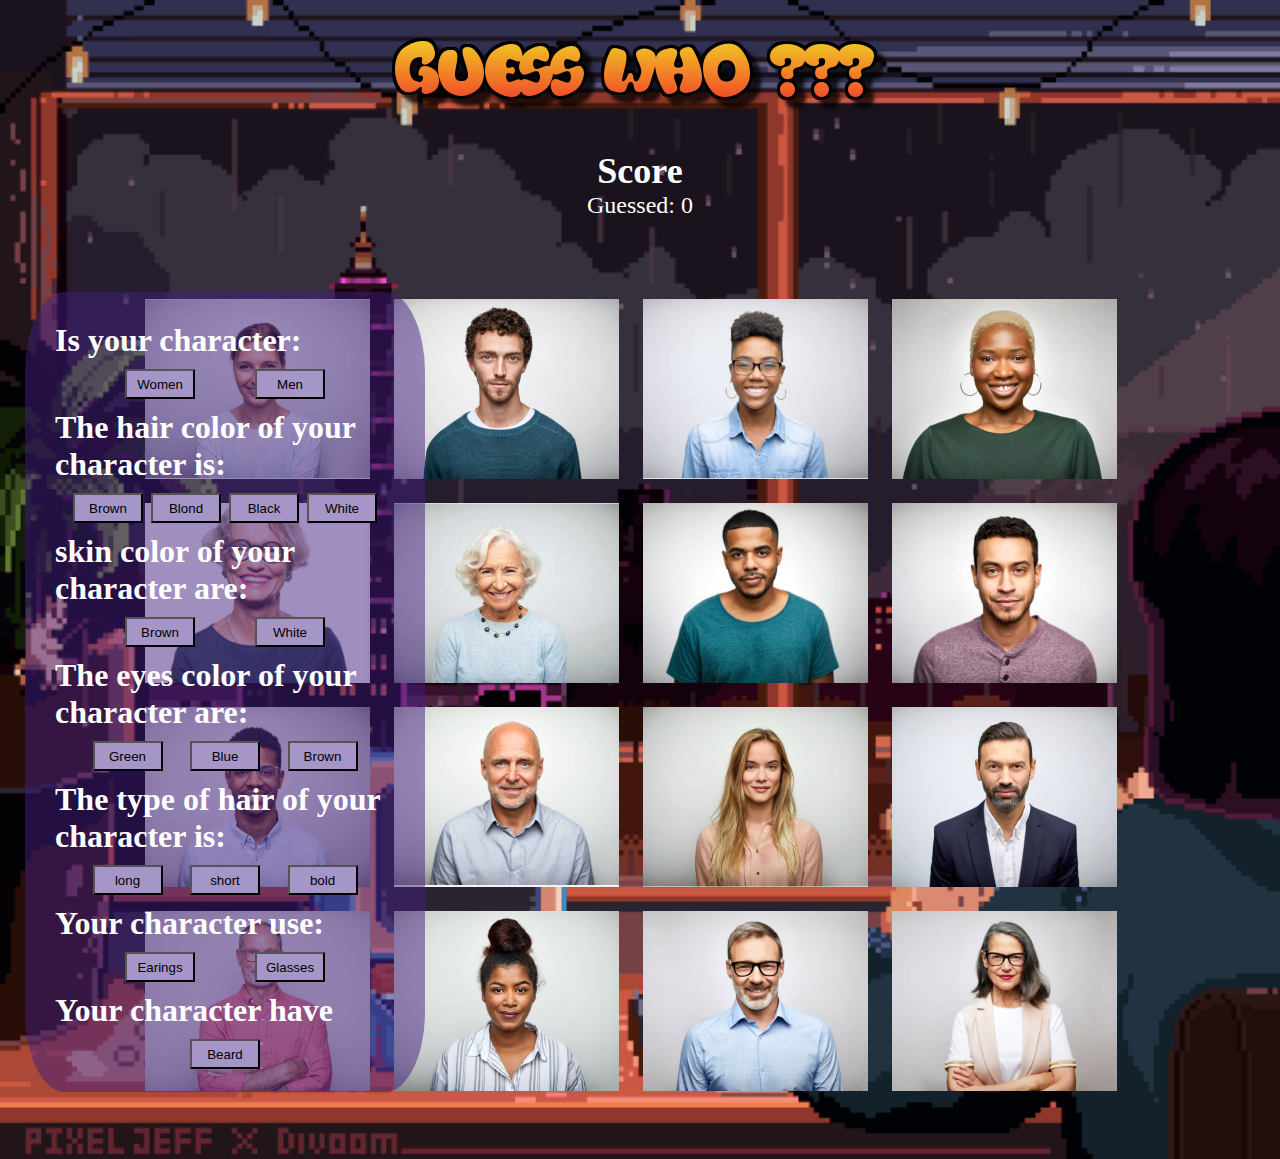
==== index.html @ ee44c9ee "corrections 4" ====
<!DOCTYPE html>
<html lang="en">
  <head>
    <meta charset="UTF-8" />
    <meta http-equiv="X-UA-Compatible" content="IE=edge" />
    <meta name="viewport" content="width=device-width, initial-scale=1.0" />
    <link rel="stylesheet" href="./style/style.css" />
    <script type="module" src="./Javascript/app.js"></script>
    <title>Document</title>
  </head>
  <body>
    <div id="wrap">
      <div id="title">
        <img src="./img/cooltext394588081889564.png" alt="title" />
      </div>
      <div id="score">
        <h2>Score</h2>
        <p>Guessed: <span>0</span></p>
      </div>
      <div id="board"></div>
      <aside id="mysterius">
        <img src="./img/Capture d’écran 2021-10-04 à 16.37.26.png" alt="" />
      </aside>
      <div id="question-board">
        <div class="question">
          <h1>Is your character:</h1>
          <div class="buttons">
            <button data-search-type="genre" data-search-value="women">
              Women
            </button>
            <button data-search-type="genre" data-search-value="male">
              Men
            </button>
          </div>
        </div>
        <div class="question">
          <h1>The hair color of your character is:</h1>
          <div class="buttons">
            <button data-search-type="hairColor" data-search-value="brown">
              Brown
            </button>
            <button data-search-type="hairColor" data-search-value="blond">
              Blond
            </button>
            <button data-search-type="hairColor" data-search-value="black">
              Black
            </button>
            <button data-search-type="hairColor" data-search-value="white">
              White
            </button>
          </div>
        </div>
        <div class="question">
          <h1>skin color of your character are:</h1>
          <div class="buttons">
            <button data-search-type="colorSkin" data-search-value="brown">
              Brown
            </button>
            <button data-search-type="colorSkin" data-search-value="white">
              White
            </button>
          </div>
        </div>
        <div class="question">
          <h1>The eyes color of your character are:</h1>
          <div class="buttons">
            <button data-search-type="colorEyes" data-search-value="green">
              Green
            </button>
            <button data-search-type="colorEyes" data-search-value="blue">
              Blue
            </button>
            <button data-search-type="colorEyes" data-search-value="brown">
              Brown
            </button>
          </div>
        </div>
        <div class="question">
          <h1>The type of hair of your character is:</h1>
          <div class="buttons">
            <button data-search-type="typeOfHair" data-search-value="long">
              long
            </button>
            <button data-search-type="typeOfHair" data-search-value="short">
              short
            </button>
            <button data-search-type="typeOfHair" data-search-value="bold">
              bold
            </button>
          </div>
        </div>
        <div class="question">
          <h1>Your character use:</h1>
          <div class="buttons">
            <button data-search-type="accesories" class="earings">
              Earings
            </button>
            <button data-search-type="accesories" class="glasses">
              Glasses
            </button>
          </div>
        </div>
        <div class="question">
          <h1>Your character have</h1>
          <div class="buttons">
            <button data-search-type="facialHair" class="beard">Beard</button>
          </div>
        </div>
      </div>
    </div>
  </body>
</html>
---- style/style.css ----
* {
  padding: 0;
  margin: 0;
  box-sizing: border-box;
  background-size: cover;
}

body {
  background-image: url('../img/background.gif');            

}

#board {
  width: 1150px;
  height: 940px;
  padding: 70px;
  margin: 0px auto;
}

#board .photos {
  display: inline-block;
  position: relative;
}

#title {
  display: flex;
  justify-content: center;
  margin: 30px;
}

#score {
  display: flex;
  flex-direction: column;
  align-items: center;
  margin-top: 0px;
  font-size: 1.5em;
  color: white;
}

#board .photos {
  display: inline-block;
  position:relative;
}

#board .photos .front {
    width: 225px;
  height: 180px;
  margin: 10px;
  padding: 20px;
  font-size: 64px;
}

#mysterius{
    display: flex;
    justify-content: flex-end;
    align-content: stretch;
    position: relative;
    bottom: 864px;
    right: 50px;
    z-index: -1;
}

#mysterius img{
    width: 300px;
}

#question-board{
    position: absolute;
    top: 267px;
    width: 400px;
    background-color: rgb(66, 29, 125, 0.5);
    margin: 25px;
    color: white;
    border-radius: 10%;
    display: flex;
    flex-direction: column;
    padding: 30px;
    justify-content: space-between;
    height: 800px;
}

#question-board .buttons {
  padding: 10px;
  display: flex;
  justify-content: space-evenly;
}


#question-board .buttons button{
  background-color: #a696c7;
  width: 70px;
  height: 30px;

}
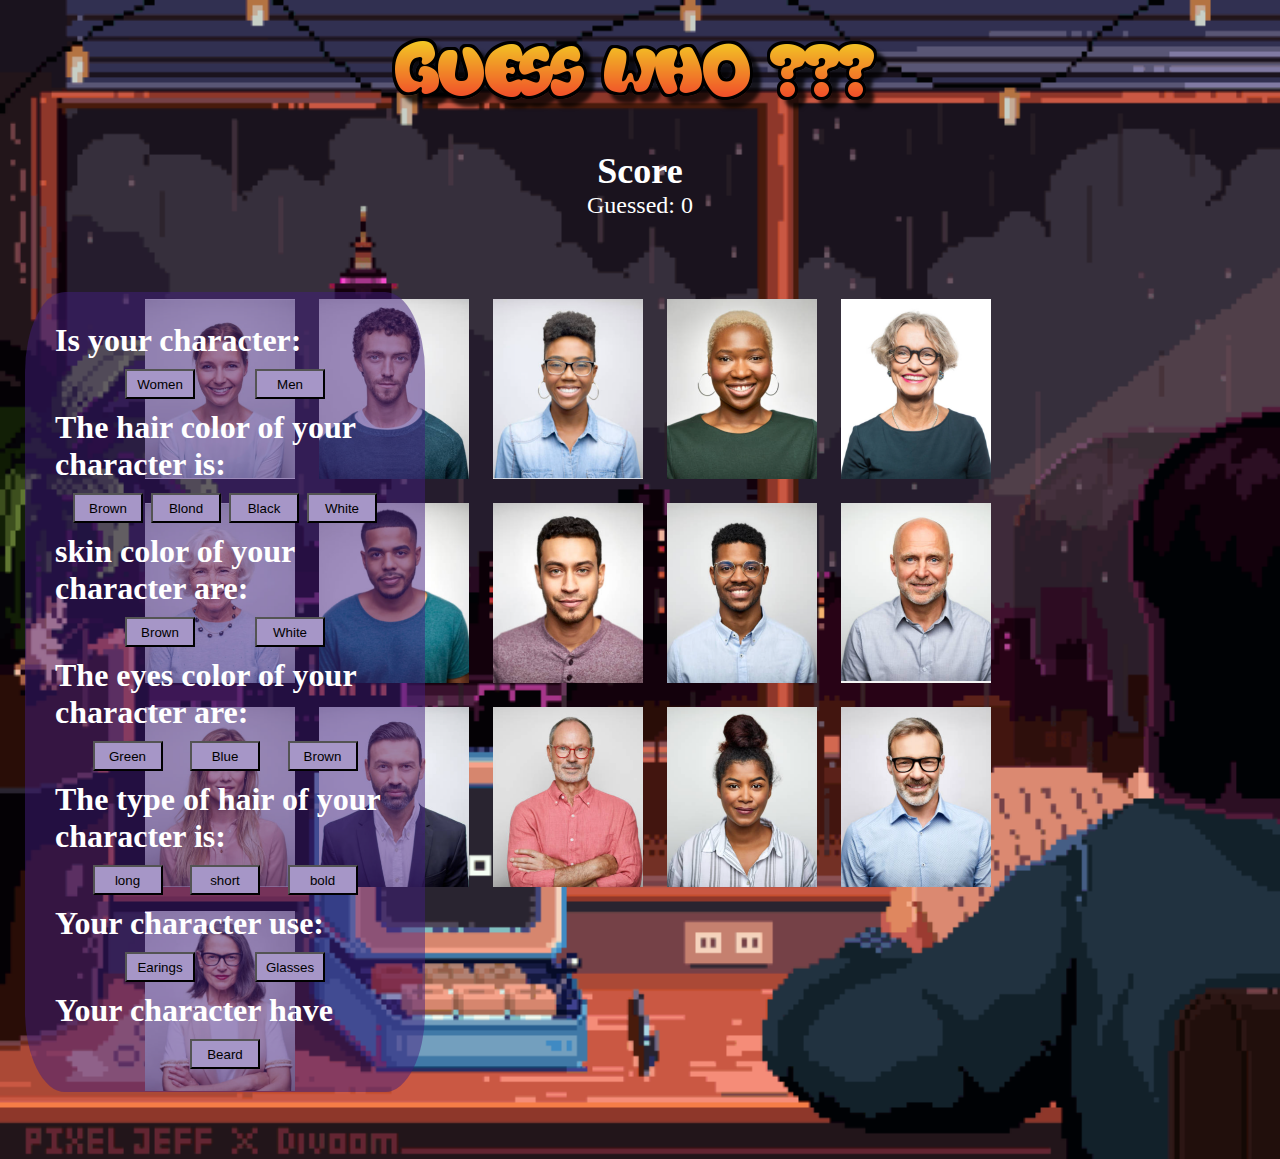
==== commit 0eb92be1: "corrections de taille des images" ====
--- a/index.html
+++ b/index.html
@@ -9,104 +9,69 @@
     <title>Document</title>
   </head>
   <body>
-    <div id="wrap">
-      <div id="title">
-        <img src="./img/cooltext394588081889564.png" alt="title" />
+    <div id="title">
+      <img src="/img/cooltext394588081889564.png" alt="title" />
+    </div>
+    <div id="score">
+      <h2>Score</h2>
+      <p>Guessed: <span>0</span></p>
+    </div>
+    <div class="#test">
+      <div id="board"></div>
+    <div id="question-board">
+      <div class="question">
+        <h1>Is your character:</h1>
+        <div class="buttons">
+          <button data-search-type="genre" data-search-value="women">Women</button>
+          <button data-search-type="genre" data-search-value="male">Men</button>
+        </div>
       </div>
-      <div id="score">
-        <h2>Score</h2>
-        <p>Guessed: <span>0</span></p>
+      <div class="question">
+        <h1>The hair color of your character is:</h1>
+        <div class="buttons">
+          <button data-search-type="hairColor" data-search-value="brown">Brown</button>
+          <button data-search-type="hairColor" data-search-value="blond">Blond</button>
+          <button data-search-type="hairColor" data-search-value="black">Black</button>
+          <button data-search-type="hairColor" data-search-value="white">White</button>
+        </div>
       </div>
-      <div id="board"></div>
-      <aside id="mysterius">
-        <img src="./img/Capture d’écran 2021-10-04 à 16.37.26.png" alt="" />
-      </aside>
-      <div id="question-board">
-        <div class="question">
-          <h1>Is your character:</h1>
-          <div class="buttons">
-            <button data-search-type="genre" data-search-value="women">
-              Women
-            </button>
-            <button data-search-type="genre" data-search-value="male">
-              Men
-            </button>
-          </div>
+      <div class="question" >
+        <h1> skin color of  your character are:</h1>
+        <div class="buttons">
+          <button data-search-type="colorSkin" data-search-value="brown">Brown</button>
+          <button data-search-type="colorSkin" data-search-value="white">White</button>
         </div>
-        <div class="question">
-          <h1>The hair color of your character is:</h1>
-          <div class="buttons">
-            <button data-search-type="hairColor" data-search-value="brown">
-              Brown
-            </button>
-            <button data-search-type="hairColor" data-search-value="blond">
-              Blond
-            </button>
-            <button data-search-type="hairColor" data-search-value="black">
-              Black
-            </button>
-            <button data-search-type="hairColor" data-search-value="white">
-              White
-            </button>
-          </div>
+      </div>
+      <div class="question" >
+        <h1>The eyes color of your character are:</h1>
+        <div class="buttons">
+          <button data-search-type="colorEyes" data-search-value="green">Green</button>
+          <button data-search-type="colorEyes" data-search-value="blue">Blue</button>
+          <button data-search-type="colorEyes" data-search-value="brown">Brown</button>
         </div>
-        <div class="question">
-          <h1>skin color of your character are:</h1>
-          <div class="buttons">
-            <button data-search-type="colorSkin" data-search-value="brown">
-              Brown
-            </button>
-            <button data-search-type="colorSkin" data-search-value="white">
-              White
-            </button>
-          </div>
+      </div>
+      <div class="question" >
+        <h1>The type of hair of your character is:</h1>
+        <div class="buttons">
+          <button data-search-type="typeOfHair" data-search-value="long">long</button>
+          <button data-search-type="typeOfHair" data-search-value="short">short</button>
+          <button data-search-type="typeOfHair" data-search-value="bold">bold</button>
         </div>
-        <div class="question">
-          <h1>The eyes color of your character are:</h1>
-          <div class="buttons">
-            <button data-search-type="colorEyes" data-search-value="green">
-              Green
-            </button>
-            <button data-search-type="colorEyes" data-search-value="blue">
-              Blue
-            </button>
-            <button data-search-type="colorEyes" data-search-value="brown">
-              Brown
-            </button>
-          </div>
+      </div>
+      <div class="question" >
+        <h1>Your character use:</h1>
+        <div class="buttons">
+          <button data-search-type="accesories" class="earings">Earings</button>
+          <button data-search-type="accesories" class="glasses">Glasses</button>
         </div>
-        <div class="question">
-          <h1>The type of hair of your character is:</h1>
-          <div class="buttons">
-            <button data-search-type="typeOfHair" data-search-value="long">
-              long
-            </button>
-            <button data-search-type="typeOfHair" data-search-value="short">
-              short
-            </button>
-            <button data-search-type="typeOfHair" data-search-value="bold">
-              bold
-            </button>
-          </div>
-        </div>
-        <div class="question">
-          <h1>Your character use:</h1>
-          <div class="buttons">
-            <button data-search-type="accesories" class="earings">
-              Earings
-            </button>
-            <button data-search-type="accesories" class="glasses">
-              Glasses
-            </button>
-          </div>
-        </div>
-        <div class="question">
-          <h1>Your character have</h1>
-          <div class="buttons">
-            <button data-search-type="facialHair" class="beard">Beard</button>
-          </div>
+      </div>
+      <div class="question" >
+        <h1>Your character have</h1>
+        <div class="buttons">
+          <button data-search-type="facialHair" class="beard">Beard</button>
         </div>
       </div>
     </div>
+    </div>
   </body>
-</html>
+</html>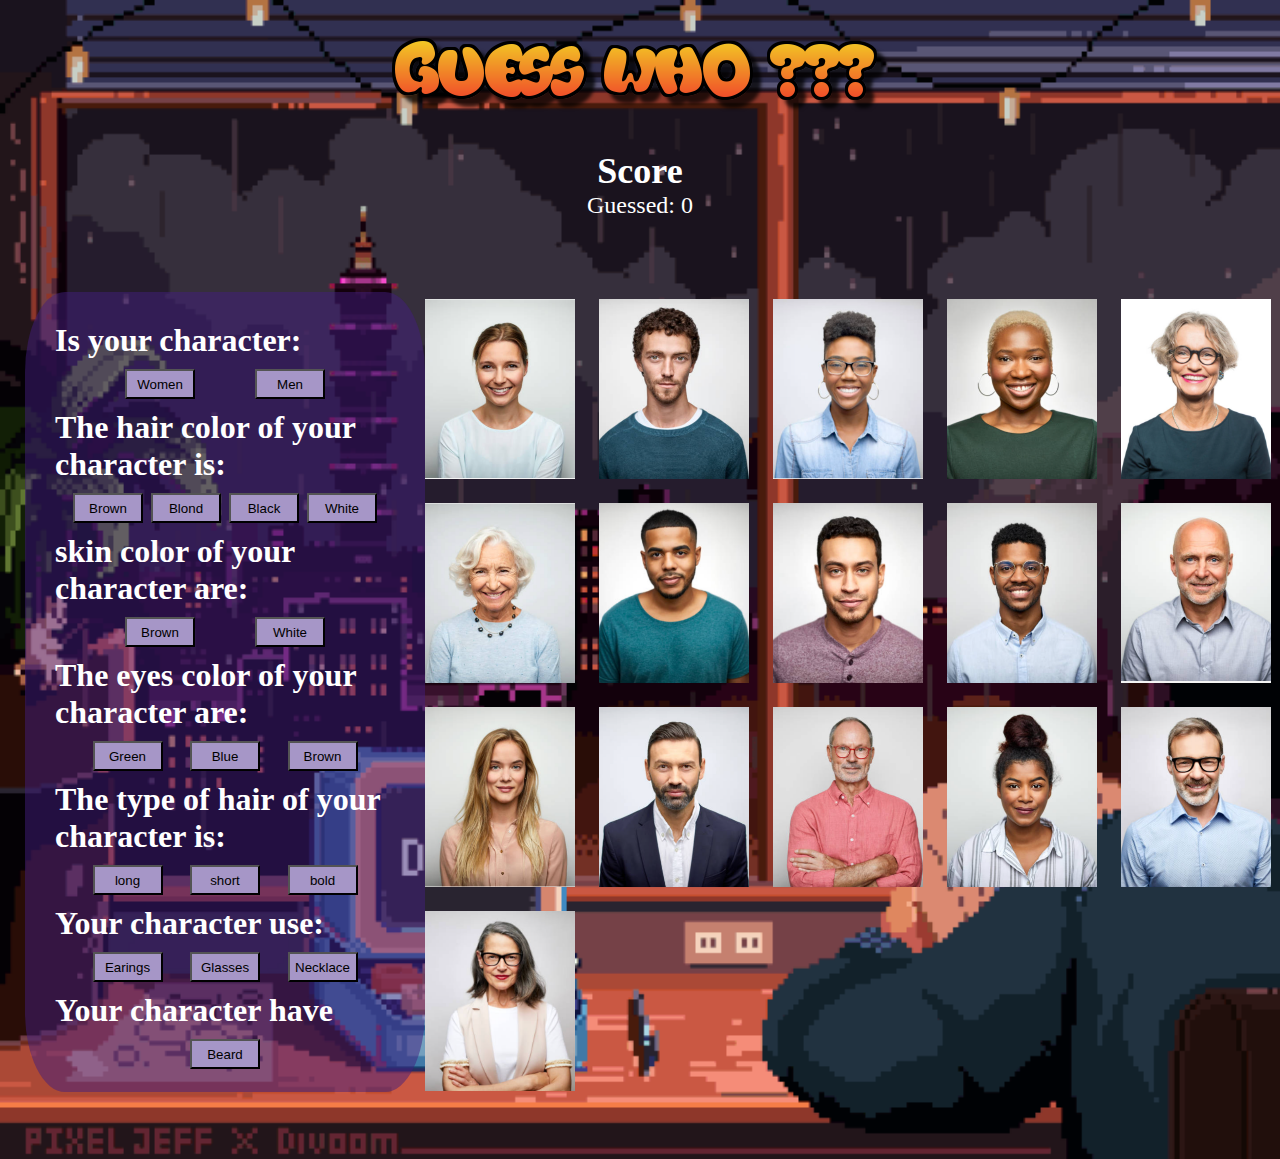
==== commit 56273492: "correction of the screen" ====
--- a/index.html
+++ b/index.html
@@ -63,6 +63,7 @@
         <div class="buttons">
           <button data-search-type="accesories" class="earings">Earings</button>
           <button data-search-type="accesories" class="glasses">Glasses</button>
+          <button data-search-type="accesories" class="necklace">Necklace</button>
         </div>
       </div>
       <div class="question" >
--- a/style/style.css
+++ b/style/style.css
@@ -15,6 +15,8 @@
   height: 940px;
   padding: 70px;
   margin: 0px auto;
+  position: relative;
+  left: 280px;
 }
 
 #board .photos {
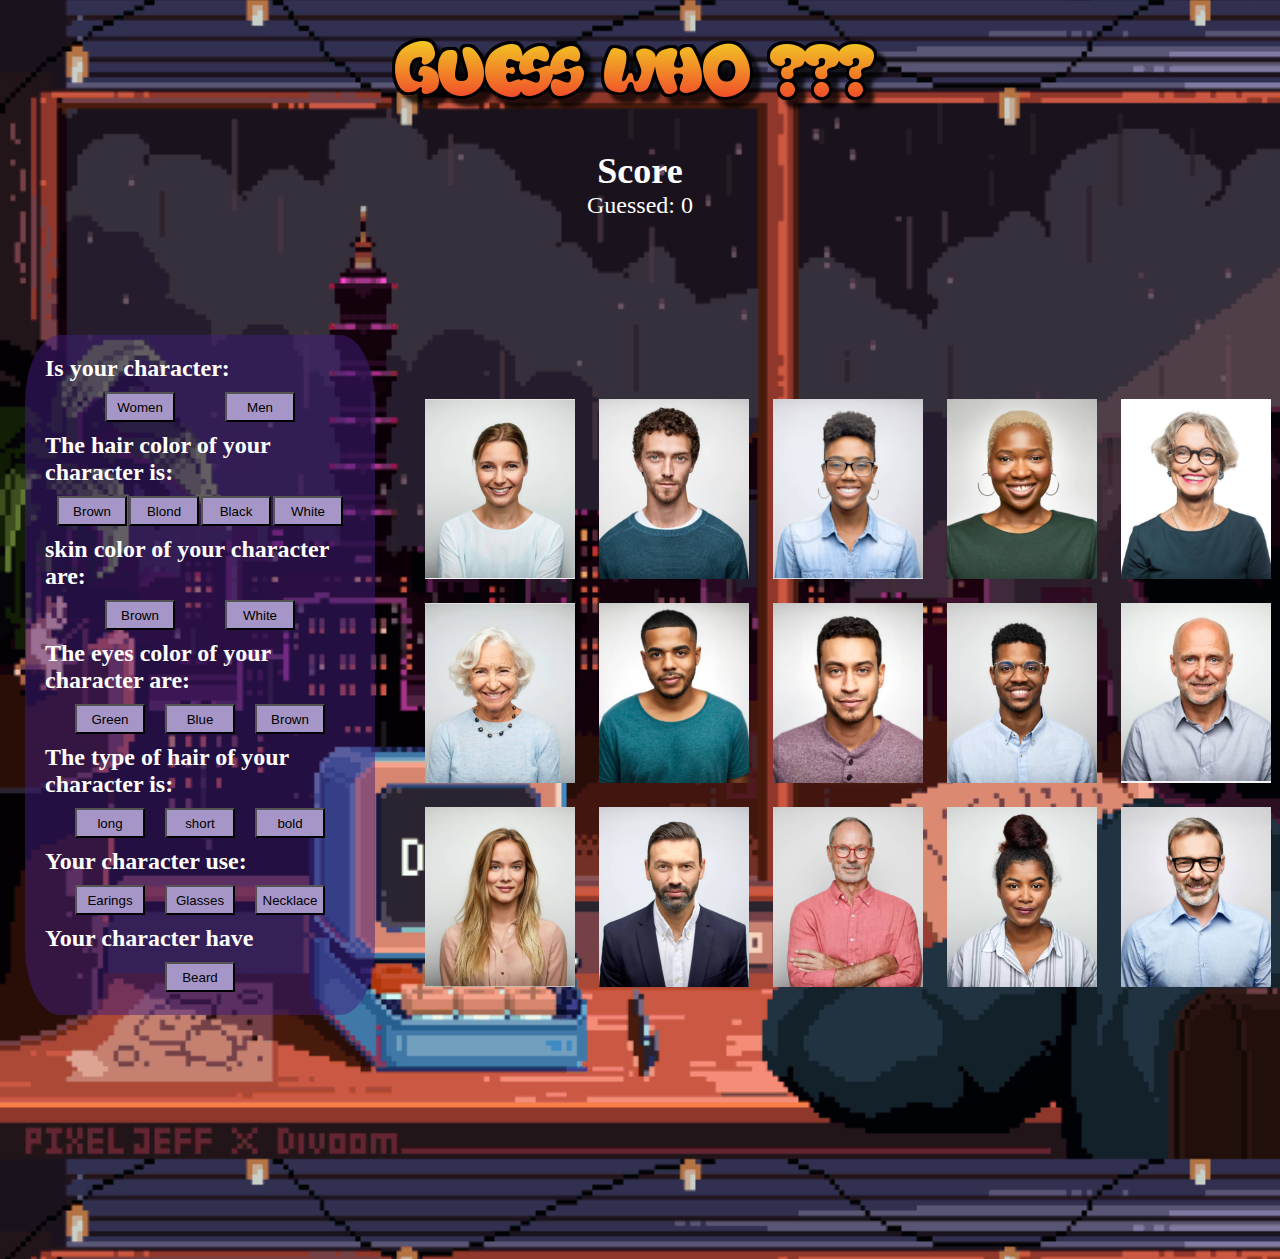
==== commit 9da7de65: "correction of the size of the border question" ====
--- a/index.html
+++ b/index.html
@@ -10,7 +10,7 @@
   </head>
   <body>
     <div id="title">
-      <img src="/img/cooltext394588081889564.png" alt="title" />
+      <img src="./img/cooltext394588081889564.png" alt="title" />
     </div>
     <div id="score">
       <h2>Score</h2>
@@ -20,15 +20,15 @@
       <div id="board"></div>
     <div id="question-board">
       <div class="question">
-        <h1>Is your character:</h1>
+        <h2>Is your character:</h2>
         <div class="buttons">
           <button data-search-type="genre" data-search-value="women">Women</button>
           <button data-search-type="genre" data-search-value="male">Men</button>
         </div>
       </div>
       <div class="question">
-        <h1>The hair color of your character is:</h1>
-        <div class="buttons">
+        <h2>The hair color of your character is:</h2>
+        <div class="buttons ">
           <button data-search-type="hairColor" data-search-value="brown">Brown</button>
           <button data-search-type="hairColor" data-search-value="blond">Blond</button>
           <button data-search-type="hairColor" data-search-value="black">Black</button>
@@ -36,14 +36,14 @@
         </div>
       </div>
       <div class="question" >
-        <h1> skin color of  your character are:</h1>
+        <h2> skin color of  your character are:</h2>
         <div class="buttons">
           <button data-search-type="colorSkin" data-search-value="brown">Brown</button>
           <button data-search-type="colorSkin" data-search-value="white">White</button>
         </div>
       </div>
       <div class="question" >
-        <h1>The eyes color of your character are:</h1>
+        <h2>The eyes color of your character are:</h2>
         <div class="buttons">
           <button data-search-type="colorEyes" data-search-value="green">Green</button>
           <button data-search-type="colorEyes" data-search-value="blue">Blue</button>
@@ -51,7 +51,7 @@
         </div>
       </div>
       <div class="question" >
-        <h1>The type of hair of your character is:</h1>
+        <h2>The type of hair of your character is:</h2>
         <div class="buttons">
           <button data-search-type="typeOfHair" data-search-value="long">long</button>
           <button data-search-type="typeOfHair" data-search-value="short">short</button>
@@ -59,7 +59,7 @@
         </div>
       </div>
       <div class="question" >
-        <h1>Your character use:</h1>
+        <h2>Your character use:</h2>
         <div class="buttons">
           <button data-search-type="accesories" class="earings">Earings</button>
           <button data-search-type="accesories" class="glasses">Glasses</button>
@@ -67,7 +67,7 @@
         </div>
       </div>
       <div class="question" >
-        <h1>Your character have</h1>
+        <h2>Your character have</h2>
         <div class="buttons">
           <button data-search-type="facialHair" class="beard">Beard</button>
         </div>
--- a/style/style.css
+++ b/style/style.css
@@ -17,6 +17,7 @@
   margin: 0px auto;
   position: relative;
   left: 280px;
+  top: 100px;
 }
 
 #board .photos {
@@ -67,18 +68,18 @@
 }
 
 #question-board{
-    position: absolute;
-    top: 267px;
-    width: 400px;
-    background-color: rgb(66, 29, 125, 0.5);
-    margin: 25px;
-    color: white;
-    border-radius: 10%;
-    display: flex;
-    flex-direction: column;
-    padding: 30px;
-    justify-content: space-between;
-    height: 800px;
+  position: absolute;
+  top: 310px;
+  width: 350px;
+  background-color: rgb(66, 29, 125, 0.5);
+  margin: 25px;
+  color: white;
+  border-radius: 10%;
+  display: flex;
+  flex-direction: column;
+  padding: 20px;
+  justify-content: space-between;
+  height: 680px;
 }
 
 #question-board .buttons {
@@ -93,4 +94,5 @@
   width: 70px;
   height: 30px;
 
-}+}
+
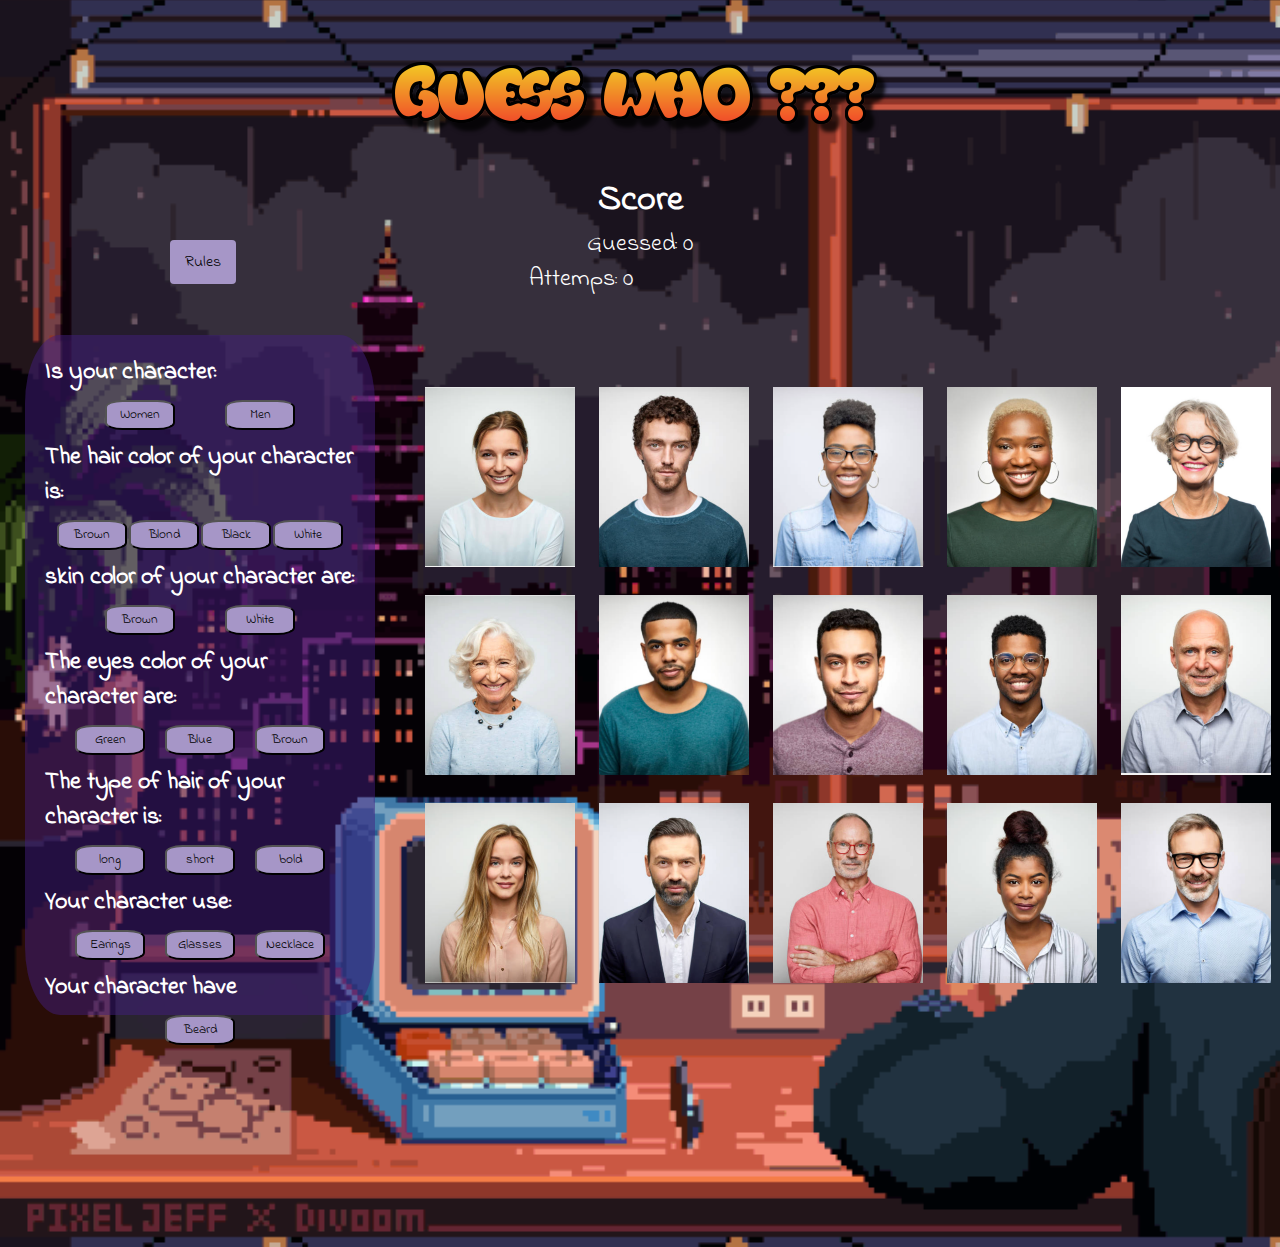
==== commit 4f055feb: "creation of a modula" ====
--- a/index.html
+++ b/index.html
@@ -9,14 +9,33 @@
     <title>Document</title>
   </head>
   <body>
-    <div id="title">
+    <input type="checkbox" id="btn-modal">
+	<label for="btn-modal" class="lbl-modal">Rules</label>
+	<div class="modal">
+		<div class="contenedor">
+			<header>¡Welcome to guess who!</header>
+			<label for="btn-modal">X</label>
+			<div class="contenido">
+				<ol>
+          <li>The computer is going to select a character that you need to guess.</li>
+          <li>You have a board with all the questions that you can ask</li>
+          <li>Every good answer is going to give you 10 points</li>
+          <li>Be careful because you only have 10 questions</li>
+        </ol>
+			</div>
+		</div>
+	</div>
+    <div id="title" >
       <img src="./img/cooltext394588081889564.png" alt="title" />
     </div>
     <div id="score">
       <h2>Score</h2>
       <p>Guessed: <span>0</span></p>
     </div>
-    <div class="#test">
+    <div id="count-clicks">
+      <p>Attemps: <span>0</span></p>
+    </div>
+    <div>
       <div id="board"></div>
     <div id="question-board">
       <div class="question">
@@ -61,15 +80,15 @@
       <div class="question" >
         <h2>Your character use:</h2>
         <div class="buttons">
-          <button data-search-type="accesories" class="earings">Earings</button>
-          <button data-search-type="accesories" class="glasses">Glasses</button>
-          <button data-search-type="accesories" class="necklace">Necklace</button>
+          <button data-search-type="accesories" data-search-value="earings">Earings</button>
+          <button data-search-type="accesories" data-search-value="glasses">Glasses</button>
+          <button data-search-type="accesories" data-search-value="necklace">Necklace</button>
         </div>
       </div>
       <div class="question" >
         <h2>Your character have</h2>
         <div class="buttons">
-          <button data-search-type="facialHair" class="beard">Beard</button>
+          <button data-search-type="facialHair" data-search-value="beard">Beard</button>
         </div>
       </div>
     </div>
--- a/style/style.css
+++ b/style/style.css
@@ -1,13 +1,15 @@
+@import url("https://fonts.googleapis.com/css2?family=Indie+Flower&display=swap");
+
 * {
   padding: 0;
   margin: 0;
   box-sizing: border-box;
   background-size: cover;
+  font-family: "Indie Flower", cursive;
 }
 
 body {
-  background-image: url('../img/background.gif');            
-
+  background-image: url("../img/background.gif");
 }
 
 #board {
@@ -17,7 +19,7 @@
   margin: 0px auto;
   position: relative;
   left: 280px;
-  top: 100px;
+  top: 10px;
 }
 
 #board .photos {
@@ -42,32 +44,32 @@
 
 #board .photos {
   display: inline-block;
-  position:relative;
+  position: relative;
 }
 
 #board .photos .front {
-    width: 225px;
+  width: 225px;
   height: 180px;
   margin: 10px;
   padding: 20px;
   font-size: 64px;
 }
 
-#mysterius{
-    display: flex;
-    justify-content: flex-end;
-    align-content: stretch;
-    position: relative;
-    bottom: 864px;
-    right: 50px;
-    z-index: -1;
+#mysterius {
+  display: flex;
+  justify-content: flex-end;
+  align-content: stretch;
+  position: relative;
+  bottom: 864px;
+  right: 50px;
+  z-index: -1;
 }
 
-#mysterius img{
-    width: 300px;
+#mysterius img {
+  width: 300px;
 }
 
-#question-board{
+#question-board {
   position: absolute;
   top: 310px;
   width: 350px;
@@ -88,11 +90,93 @@
   justify-content: space-evenly;
 }
 
-
-#question-board .buttons button{
+#question-board .buttons button {
   background-color: #a696c7;
   width: 70px;
   height: 30px;
-
+  border-radius: 25%;
 }
 
+#count-clicks {
+  display: flex;
+  position: relative;
+  color: white;
+  justify-content: flex-end;
+  right: 647px;
+  font-size: 1.5em;
+}
+
+/* modal */
+
+.modal {
+  position: fixed;
+  top: 85px;
+  left: 400px;
+  background: rgba(0, 0, 0, 0.5);
+  transition: all 500ms ease;
+  opacity: 0;
+  visibility: hidden;
+}
+#btn-modal:checked ~ .modal {
+  opacity: 1;
+  visibility: visible;
+}
+.contenedor {
+  width: 400px;
+  height: 300px;
+  margin: auto;
+  background: rgb(66, 29, 125, 0.5);
+  box-shadow: 1px 7px 25px rgba(0, 0, 0, 0.6);
+  transition: all 500ms ease;
+  position: relative;
+  transform: translateY(-30%);
+}
+#btn-modal:checked ~ .modal .contenedor {
+  transform: translateY(0%);
+}
+.contenedor header {
+  padding: 10px;
+  background: #eb8546;
+  color: #fff;
+}
+.contenedor label {
+  position: absolute;
+  top: 10px;
+  right: 10px;
+  color: #fff;
+  font-size: 15px;
+  cursor: pointer;
+}
+.contenido {
+  width: 100%;
+  padding: 10px;
+  color: #fff;
+}
+
+.contenido ol{
+  padding-left: 20px;
+}
+
+.contenido li {
+list-style: none;
+padding-top: 20px;
+}
+
+.contenido h3 {
+  margin-bottom: 10px;
+}
+.contenido p {
+  margin-bottom: 7px;
+}
+#btn-modal {
+  display: none;
+}
+.lbl-modal {
+  background: #a696c7;
+  padding: 10px 15px;
+  border-radius: 4px;
+  cursor: pointer;
+  position: relative;
+  left: 170px;
+  top: 250px;
+}
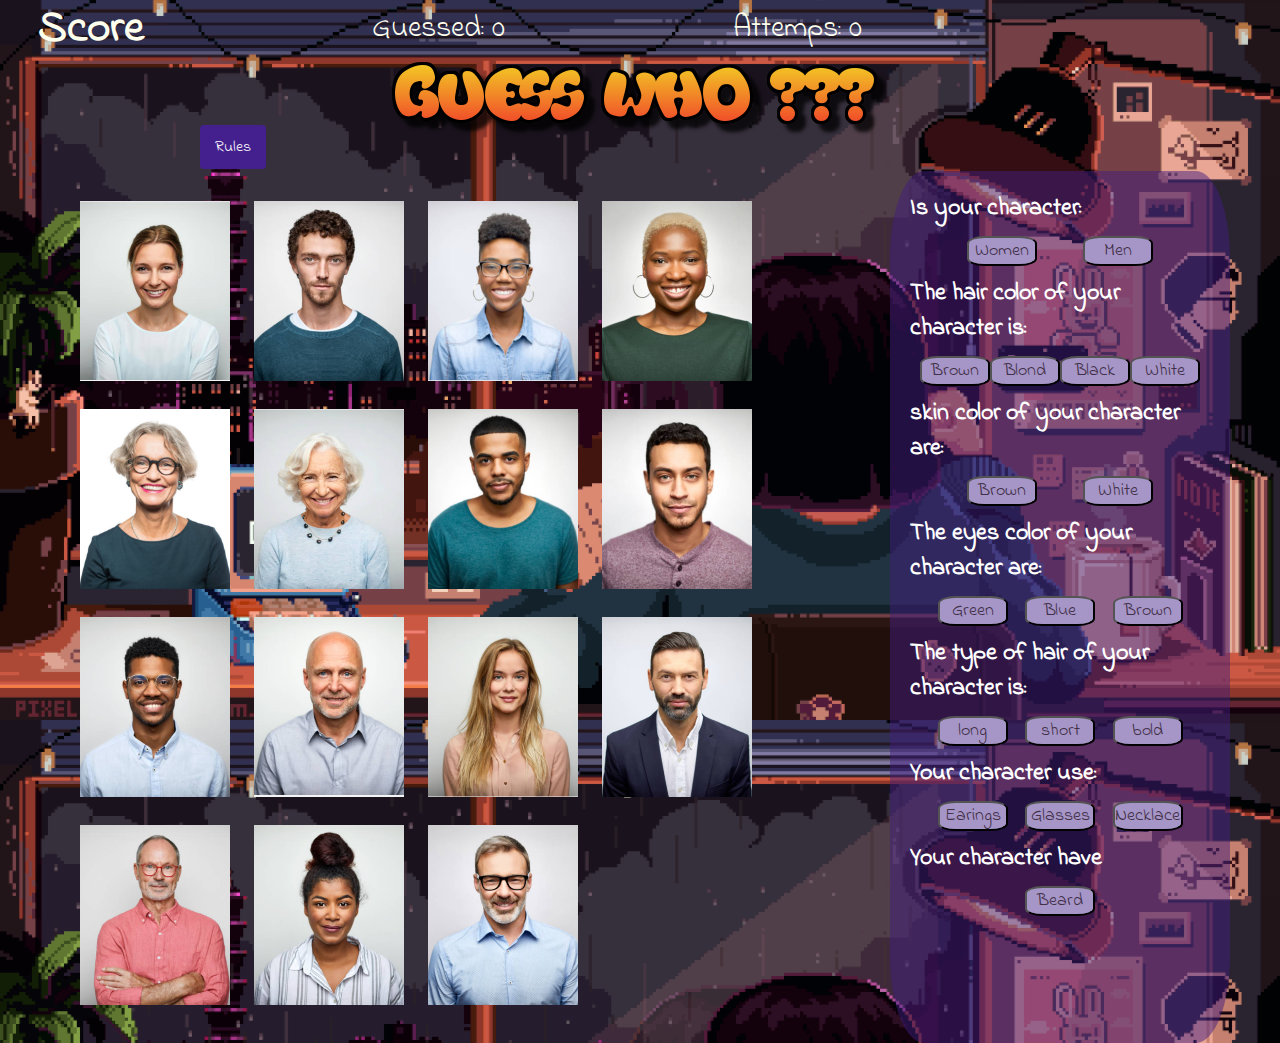
==== commit 8703f428: "change to responsive" ====
--- a/index.html
+++ b/index.html
@@ -9,89 +9,124 @@
     <title>Document</title>
   </head>
   <body>
-    <input type="checkbox" id="btn-modal">
-	<label for="btn-modal" class="lbl-modal">Rules</label>
-	<div class="modal">
-		<div class="contenedor">
-			<header>¡Welcome to guess who!</header>
-			<label for="btn-modal">X</label>
-			<div class="contenido">
-				<ol>
-          <li>The computer is going to select a character that you need to guess.</li>
-          <li>You have a board with all the questions that you can ask</li>
-          <li>Every good answer is going to give you 10 points</li>
-          <li>Be careful because you only have 10 questions</li>
-        </ol>
-			</div>
-		</div>
-	</div>
-    <div id="title" >
+    <input type="checkbox" id="btn-modal" />
+    <label for="btn-modal" class="lbl-modal">Rules</label>
+    <div class="modal">
+      <div class="contenedor">
+        <header>¡Welcome to guess who!</header>
+        <label for="btn-modal">X</label>
+        <div class="contenido">
+          <ol>
+            <li>
+              The computer is going to select a character that you need to
+              guess.
+            </li>
+            <li>You have a board with all the questions that you can ask</li>
+            <li>Every good answer is going to give you 10 points</li>
+            <li>Be careful because you only have 10 questions</li>
+          </ol>
+        </div>
+      </div>
+    </div>
+    <div id="title">
       <img src="./img/cooltext394588081889564.png" alt="title" />
     </div>
-    <div id="score">
+    <div id="score-clicks-box"  >
       <h2>Score</h2>
-      <p>Guessed: <span>0</span></p>
+      <p id="score">Guessed: <span>0</span></p>
+      <p id="count-clicks">Attemps: <span>0</span></p>
     </div>
-    <div id="count-clicks">
-      <p>Attemps: <span>0</span></p>
-    </div>
-    <div>
-      <div id="board"></div>
+    <div id="general-board">
+    <div id="board"></div>
     <div id="question-board">
       <div class="question">
         <h2>Is your character:</h2>
         <div class="buttons">
-          <button data-search-type="genre" data-search-value="women">Women</button>
+          <button data-search-type="genre" data-search-value="women">
+            Women
+          </button>
           <button data-search-type="genre" data-search-value="male">Men</button>
         </div>
       </div>
       <div class="question">
         <h2>The hair color of your character is:</h2>
-        <div class="buttons ">
-          <button data-search-type="hairColor" data-search-value="brown">Brown</button>
-          <button data-search-type="hairColor" data-search-value="blond">Blond</button>
-          <button data-search-type="hairColor" data-search-value="black">Black</button>
-          <button data-search-type="hairColor" data-search-value="white">White</button>
+        <div class="buttons">
+          <button data-search-type="hairColor" data-search-value="brown">
+            Brown
+          </button>
+          <button data-search-type="hairColor" data-search-value="blond">
+            Blond
+          </button>
+          <button data-search-type="hairColor" data-search-value="black">
+            Black
+          </button>
+          <button data-search-type="hairColor" data-search-value="white">
+            White
+          </button>
         </div>
       </div>
-      <div class="question" >
-        <h2> skin color of  your character are:</h2>
+      <div class="question">
+        <h2>skin color of your character are:</h2>
         <div class="buttons">
-          <button data-search-type="colorSkin" data-search-value="brown">Brown</button>
-          <button data-search-type="colorSkin" data-search-value="white">White</button>
+          <button data-search-type="colorSkin" data-search-value="brown">
+            Brown
+          </button>
+          <button data-search-type="colorSkin" data-search-value="white">
+            White
+          </button>
         </div>
       </div>
-      <div class="question" >
+      <div class="question">
         <h2>The eyes color of your character are:</h2>
         <div class="buttons">
-          <button data-search-type="colorEyes" data-search-value="green">Green</button>
-          <button data-search-type="colorEyes" data-search-value="blue">Blue</button>
-          <button data-search-type="colorEyes" data-search-value="brown">Brown</button>
+          <button data-search-type="colorEyes" data-search-value="green">
+            Green
+          </button>
+          <button data-search-type="colorEyes" data-search-value="blue">
+            Blue
+          </button>
+          <button data-search-type="colorEyes" data-search-value="brown">
+            Brown
+          </button>
         </div>
       </div>
-      <div class="question" >
+      <div class="question">
         <h2>The type of hair of your character is:</h2>
         <div class="buttons">
-          <button data-search-type="typeOfHair" data-search-value="long">long</button>
-          <button data-search-type="typeOfHair" data-search-value="short">short</button>
-          <button data-search-type="typeOfHair" data-search-value="bold">bold</button>
+          <button data-search-type="typeOfHair" data-search-value="long">
+            long
+          </button>
+          <button data-search-type="typeOfHair" data-search-value="short">
+            short
+          </button>
+          <button data-search-type="typeOfHair" data-search-value="bold">
+            bold
+          </button>
         </div>
       </div>
-      <div class="question" >
+      <div class="question">
         <h2>Your character use:</h2>
         <div class="buttons">
-          <button data-search-type="accesories" data-search-value="earings">Earings</button>
-          <button data-search-type="accesories" data-search-value="glasses">Glasses</button>
-          <button data-search-type="accesories" data-search-value="necklace">Necklace</button>
+          <button data-search-type="accesories" data-search-value="earings">
+            Earings
+          </button>
+          <button data-search-type="accesories" data-search-value="glasses">
+            Glasses
+          </button>
+          <button data-search-type="accesories" data-search-value="necklace">
+            Necklace
+          </button>
         </div>
       </div>
-      <div class="question" >
+      <div class="question">
         <h2>Your character have</h2>
         <div class="buttons">
-          <button data-search-type="facialHair" data-search-value="beard">Beard</button>
+          <button data-search-type="facialHair" data-search-value="beard">
+            Beard
+          </button>
         </div>
       </div>
     </div>
     </div>
   </body>
-</html>+</html>
--- a/style/style.css
+++ b/style/style.css
@@ -13,13 +13,8 @@
 }
 
 #board {
-  width: 1150px;
-  height: 940px;
-  padding: 70px;
-  margin: 0px auto;
-  position: relative;
-  left: 280px;
-  top: 10px;
+  padding: 20px;
+  margin-left: 50px;
 }
 
 #board .photos {
@@ -33,14 +28,7 @@
   margin: 30px;
 }
 
-#score {
-  display: flex;
-  flex-direction: column;
-  align-items: center;
-  margin-top: 0px;
-  font-size: 1.5em;
-  color: white;
-}
+
 
 #board .photos {
   display: inline-block;
@@ -70,18 +58,25 @@
 }
 
 #question-board {
-  position: absolute;
-  top: 310px;
+  position: relative;
+  /* top: 310px; */
   width: 350px;
   background-color: rgb(66, 29, 125, 0.5);
-  margin: 25px;
+  /* margin: 25px; */
   color: white;
   border-radius: 10%;
   display: flex;
   flex-direction: column;
   padding: 20px;
-  justify-content: space-between;
-  height: 680px;
+  /* justify-content: space-between; */
+  /* height: 750px;*/
+  margin-right: 50px;
+}
+
+#general-board{
+  display: flex;
+    position: absolute;
+    top: 171px;
 }
 
 #question-board .buttons {
@@ -95,15 +90,26 @@
   width: 70px;
   height: 30px;
   border-radius: 25%;
+  color:#422f48;
+  font-size: 18px;
 }
 
-#count-clicks {
+
+
+
+
+#score-clicks-box{
+
   display: flex;
   position: relative;
-  color: white;
-  justify-content: flex-end;
-  right: 647px;
-  font-size: 1.5em;
+  bottom: 178px;
+  color: #FFE;
+  align-items: center;
+  right: 190px;
+  font-size: 30px;
+ 
+  justify-content: space-evenly;
+ 
 }
 
 /* modal */
@@ -112,10 +118,11 @@
   position: fixed;
   top: 85px;
   left: 400px;
-  background: rgba(0, 0, 0, 0.5);
+  background: rgba(0, 0, 0, 0.8);
   transition: all 500ms ease;
   opacity: 0;
   visibility: hidden;
+  z-index: 12;
 }
 #btn-modal:checked ~ .modal {
   opacity: 1;
@@ -130,6 +137,7 @@
   transition: all 500ms ease;
   position: relative;
   transform: translateY(-30%);
+  z-index: 12;
 }
 #btn-modal:checked ~ .modal .contenedor {
   transform: translateY(0%);
@@ -172,11 +180,13 @@
   display: none;
 }
 .lbl-modal {
-  background: #a696c7;
+  background: #44208f;
   padding: 10px 15px;
   border-radius: 4px;
   cursor: pointer;
   position: relative;
-  left: 170px;
-  top: 250px;
+  left: 200px;
+  top: 135px;
+  color:white;
 }
+
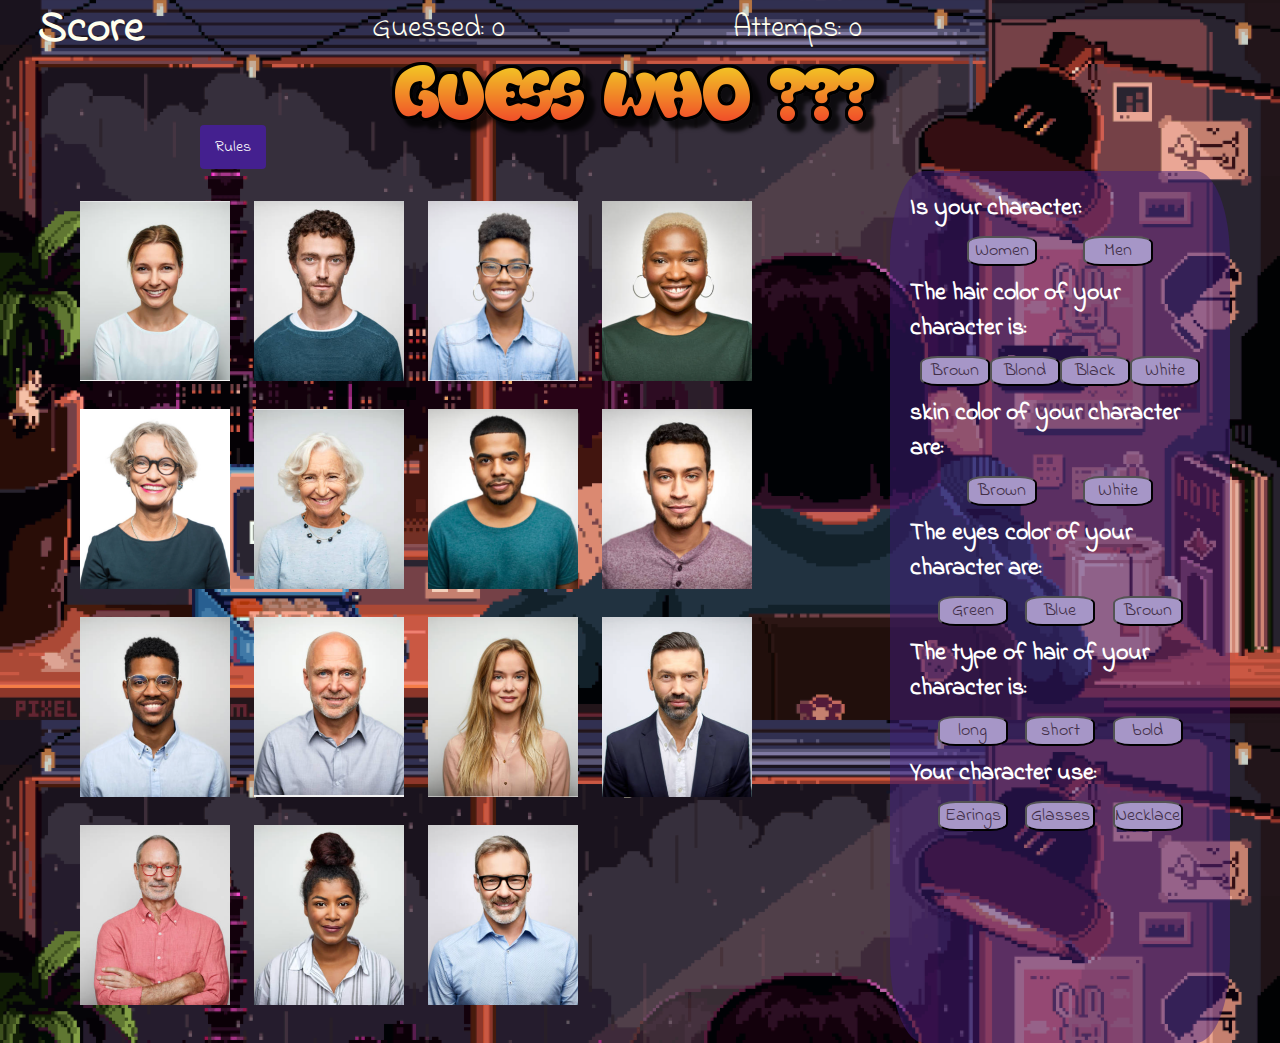
==== commit 61873aa8: "final game" ====
--- a/index.html
+++ b/index.html
@@ -31,102 +31,96 @@
     <div id="title">
       <img src="./img/cooltext394588081889564.png" alt="title" />
     </div>
-    <div id="score-clicks-box"  >
+    <div id="score-clicks-box">
       <h2>Score</h2>
       <p id="score">Guessed: <span>0</span></p>
       <p id="count-clicks">Attemps: <span>0</span></p>
     </div>
     <div id="general-board">
-    <div id="board"></div>
-    <div id="question-board">
-      <div class="question">
-        <h2>Is your character:</h2>
-        <div class="buttons">
-          <button data-search-type="genre" data-search-value="women">
-            Women
-          </button>
-          <button data-search-type="genre" data-search-value="male">Men</button>
+      <div id="board"></div>
+      <div id="question-board">
+        <div class="question">
+          <h2>Is your character:</h2>
+          <div class="buttons">
+            <button data-search-type="genre" data-search-value="women">
+              Women
+            </button>
+            <button data-search-type="genre" data-search-value="male">
+              Men
+            </button>
+          </div>
         </div>
-      </div>
-      <div class="question">
-        <h2>The hair color of your character is:</h2>
-        <div class="buttons">
-          <button data-search-type="hairColor" data-search-value="brown">
-            Brown
-          </button>
-          <button data-search-type="hairColor" data-search-value="blond">
-            Blond
-          </button>
-          <button data-search-type="hairColor" data-search-value="black">
-            Black
-          </button>
-          <button data-search-type="hairColor" data-search-value="white">
-            White
-          </button>
+        <div class="question">
+          <h2>The hair color of your character is:</h2>
+          <div class="buttons">
+            <button data-search-type="hairColor" data-search-value="brown">
+              Brown
+            </button>
+            <button data-search-type="hairColor" data-search-value="blond">
+              Blond
+            </button>
+            <button data-search-type="hairColor" data-search-value="black">
+              Black
+            </button>
+            <button data-search-type="hairColor" data-search-value="white">
+              White
+            </button>
+          </div>
         </div>
-      </div>
-      <div class="question">
-        <h2>skin color of your character are:</h2>
-        <div class="buttons">
-          <button data-search-type="colorSkin" data-search-value="brown">
-            Brown
-          </button>
-          <button data-search-type="colorSkin" data-search-value="white">
-            White
-          </button>
+        <div class="question">
+          <h2>skin color of your character are:</h2>
+          <div class="buttons">
+            <button data-search-type="colorSkin" data-search-value="brown">
+              Brown
+            </button>
+            <button data-search-type="colorSkin" data-search-value="white">
+              White
+            </button>
+          </div>
         </div>
-      </div>
-      <div class="question">
-        <h2>The eyes color of your character are:</h2>
-        <div class="buttons">
-          <button data-search-type="colorEyes" data-search-value="green">
-            Green
-          </button>
-          <button data-search-type="colorEyes" data-search-value="blue">
-            Blue
-          </button>
-          <button data-search-type="colorEyes" data-search-value="brown">
-            Brown
-          </button>
+        <div class="question">
+          <h2>The eyes color of your character are:</h2>
+          <div class="buttons">
+            <button data-search-type="colorEyes" data-search-value="green">
+              Green
+            </button>
+            <button data-search-type="colorEyes" data-search-value="blue">
+              Blue
+            </button>
+            <button data-search-type="colorEyes" data-search-value="brown">
+              Brown
+            </button>
+          </div>
         </div>
-      </div>
-      <div class="question">
-        <h2>The type of hair of your character is:</h2>
-        <div class="buttons">
-          <button data-search-type="typeOfHair" data-search-value="long">
-            long
-          </button>
-          <button data-search-type="typeOfHair" data-search-value="short">
-            short
-          </button>
-          <button data-search-type="typeOfHair" data-search-value="bold">
-            bold
-          </button>
+        <div class="question">
+          <h2>The type of hair of your character is:</h2>
+          <div class="buttons">
+            <button data-search-type="typeOfHair" data-search-value="long">
+              long
+            </button>
+            <button data-search-type="typeOfHair" data-search-value="short">
+              short
+            </button>
+            <button data-search-type="typeOfHair" data-search-value="bold">
+              bold
+            </button>
+          </div>
         </div>
-      </div>
-      <div class="question">
-        <h2>Your character use:</h2>
-        <div class="buttons">
-          <button data-search-type="accesories" data-search-value="earings">
-            Earings
-          </button>
-          <button data-search-type="accesories" data-search-value="glasses">
-            Glasses
-          </button>
-          <button data-search-type="accesories" data-search-value="necklace">
-            Necklace
-          </button>
-        </div>
-      </div>
-      <div class="question">
-        <h2>Your character have</h2>
-        <div class="buttons">
-          <button data-search-type="facialHair" data-search-value="beard">
-            Beard
-          </button>
+        <div class="question">
+          <h2>Your character use:</h2>
+          <div class="buttons">
+            <button data-search-type="accesories" data-search-value="earings">
+              Earings
+            </button>
+            <button data-search-type="accesories" data-search-value="glasses">
+              Glasses
+            </button>
+            <button data-search-type="accesories" data-search-value="necklace">
+              Necklace
+            </button>
+          </div>
         </div>
       </div>
     </div>
-    </div>
   </body>
 </html>
